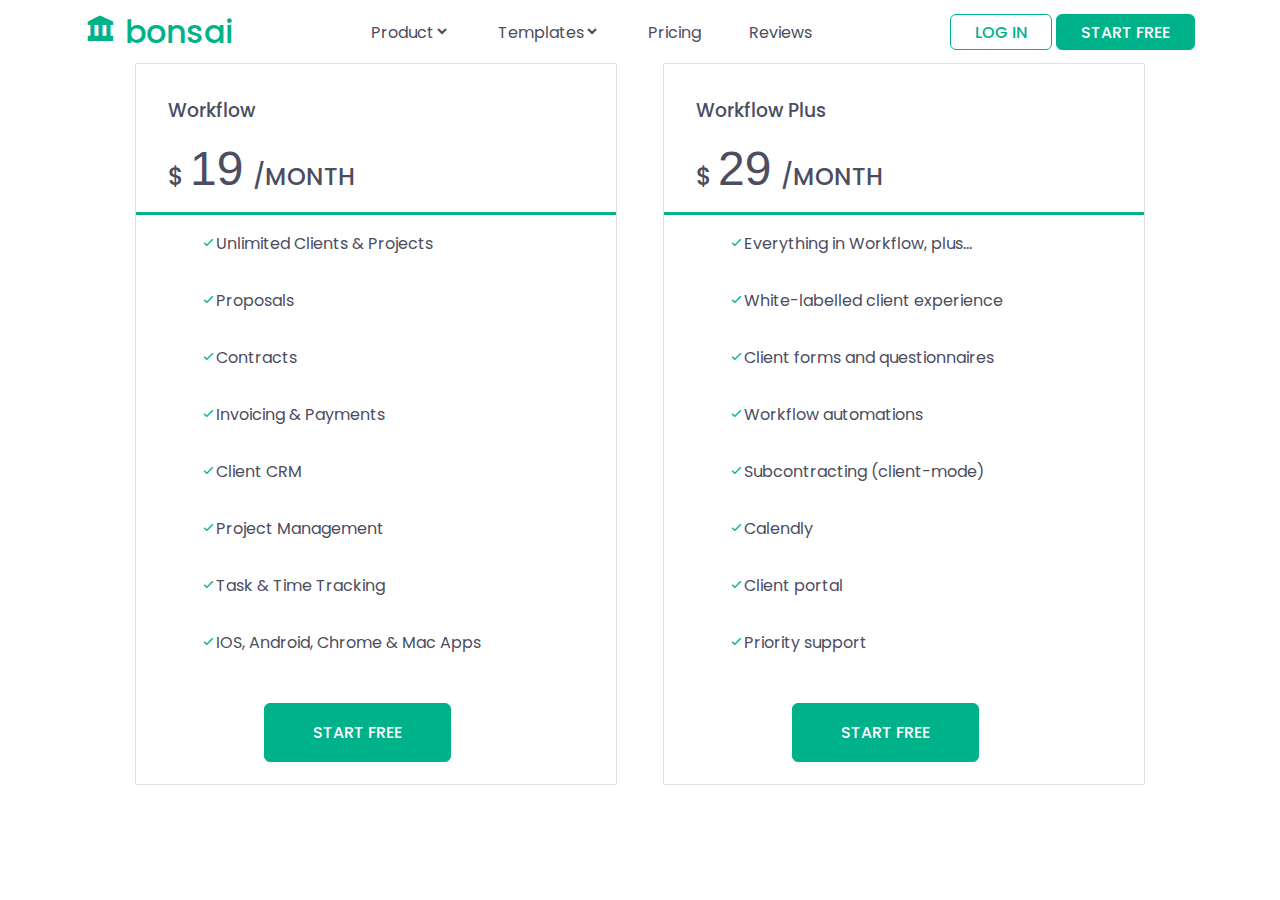
==== First-Level-Pages/Bonsai/index.html @ 522d4d67 "Bonsai pricing card" ====
<!DOCTYPE html>
<html lang="en">
<head>
    <meta charset="UTF-8">
    <meta http-equiv="X-UA-Compatible" content="IE=edge">
    <meta name="viewport" content="width=device-width, initial-scale=1.0">
    <link href='https://unpkg.com/boxicons@2.1.4/css/boxicons.min.css' rel='stylesheet'>
    <link rel="stylesheet" href="style.css">
    <title>Document</title>
</head>
<body>
    <header>
        <nav class="navbar">
            <div class="logo">
                <i class='bx bxs-landmark'></i>
                <span>bonsai</span>
            </div>
            <div class="navbar-middle-div">
                <div class="dropdown">
                    <a href="">Product<i class='bx bxs-chevron-down'></i></a>
                    <div class="dropdown-content">
                        <div>
                            <h3>Something</h3>
                            <a href="">Something</a>
                            <a href="">Something</a>
                            <a href="">Something</a>
                            <a href="">Something</a>
                            <a href="">Something</a>
                        </div>
                        <div>
                            <h3>Something</h3>
                            <a href="">Something</a>
                            <a href="">Something</a>
                            <a href="">Something</a>
                            <a href="">Something</a>
                            <a href="">Something</a>
                        </div>
                        <div>
                            <h3>Something</h3>
                            <a href="">Something</a>
                            <a href="">Something</a>
                            <a href="">Something</a>
                            <a href="">Something</a>
                            <a href="">Something</a>
                        </div>
                        <div>
                            <h3>Something</h3>
                            <a href="">Something</a>
                            <a href="">Something</a>
                            <a href="">Something</a>
                            <a href="">Something</a>
                            <a href="">Something</a>
                        </div>
                    </div>
                </div>
                <div class="dropdown">
                    <a href="">Templates<i class='bx bxs-chevron-down'></i></a>
                    <div class="dropdown-content">
                        <div>
                            <h3>Something</h3>
                            <a href="">Something</a>
                            <a href="">Something</a>
                            <a href="">Something</a>
                            <a href="">Something</a>
                            <a href="">Something</a>
                        </div>
                        <div>
                            <h3>Something</h3>
                            <a href="">Something</a>
                            <a href="">Something</a>
                            <a href="">Something</a>
                            <a href="">Something</a>
                            <a href="">Something</a>
                        </div>
                        <div>
                            <h3>Something</h3>
                            <a href="">Something</a>
                            <a href="">Something</a>
                            <a href="">Something</a>
                            <a href="">Something</a>
                            <a href="">Something</a>
                        </div>
                        <div>
                            <h3>Something</h3>
                            <a href="">Something</a>
                            <a href="">Something</a>
                            <a href="">Something</a>
                            <a href="">Something</a>
                            <a href="">Something</a>
                        </div>
                    </div>
                </div>
                <a href="">Pricing</a>
                <a href="">Reviews</a>
            </div>
            <div>
                <button class="log-in-btn">Log in</button>
                <button class="start-btn">Start free</button>
            </div>
        </nav>
    </header>
    <section class="pricing-card-section">
        <div class="pricing-card-uppersection">
        </div>
        <div class="pricing-card-lowersection">
            <div class="pricing-card">
                <h3>Workflow</h3>
                <h2>$<span>19</span>/MONTH</h2>
                <p><i class='bx bx-check'></i>Unlimited Clients & Projects</p>
                <p><i class='bx bx-check'></i>Proposals</p>
                <p><i class='bx bx-check'></i>Contracts</p>
                <p><i class='bx bx-check'></i>Invoicing & Payments</p>
                <p><i class='bx bx-check'></i>Client CRM</p>
                <p><i class='bx bx-check'></i>Project Management</p>
                <p><i class='bx bx-check'></i>Task & Time Tracking</p>
                <p><i class='bx bx-check'></i>IOS, Android, Chrome & Mac Apps</p>
                <button class="subscribe-btn">Start Free</button>
            </div>
            <div class="pricing-card">
                <h3>Workflow Plus</h3>
                <h2>$<span>29</span>/MONTH</h2>
                <p><i class='bx bx-check'></i>Everything in Workflow, plus...</p>
                <p><i class='bx bx-check'></i>White-labelled client experience</p>
                <p><i class='bx bx-check'></i>Client forms and questionnaires</p>
                <p><i class='bx bx-check'></i>Workflow automations</p>
                <p><i class='bx bx-check'></i>Subcontracting (client-mode)</p>
                <p><i class='bx bx-check'></i>Calendly</p>
                <p><i class='bx bx-check'></i>Client portal</p>
                <p><i class='bx bx-check'></i>Priority support</p>
                <button class="subscribe-btn">Start Free</button>
            </div>
        </div>
    </section>
</body>
</html>
---- First-Level-Pages/Bonsai/style.css ----
@import url('https://fonts.googleapis.com/css2?family=Poppins:wght@100;200;300;400;500;600;700;800;900&display=swap');
*{
    padding: 0;
    margin: 0;
    font-family: 'Poppins', sans-serif;
}
:root{
    --main-color: #00b289;
    --font-color:#4c4d5f;
    --yellow-color:#f8db62;
    --white-color:#fff;
}
.navbar{
    display: flex;
    justify-content: space-around;
    align-items: center;
    padding: 0.5rem 1rem;
}
.navbar-middle-div{
    display: flex;
    gap:3rem;
}
.logo{
    color: var(--main-color);
    font-size: 2rem;
    font-weight: 500;
}
.navbar-middle-div a{
    color:var(--font-color);
    text-decoration: none;
}
button{
    font-size: 1rem;
    padding: 0.3rem 1.5rem;
    border-radius: 6px;
    cursor: pointer;
    text-transform: uppercase;
    font-weight: 500;
}
.log-in-btn{
    background-color: var(--white-color);
    border: 1px solid var(--main-color);
    color:var(--main-color);
}
.log-in-btn:hover{
    background-color: var(--main-color);
    border: 1px solid var(--white-color);
    color:var(--white-color);
    transition: 0.5s;
}
.start-btn{
    background-color: var(--main-color);
    color: var(--white-color);
    border: 1px solid var(--main-color);
}
.dropdown{
    overflow: hidden;
}
.dropdown-content{
    display: none;
    position:absolute;
    top:60px;
    left:0;
    width: 100%;
    background-color: var(--white-color);
    box-shadow: 0px 0px 0px 0px rgba(0,0,0,0.2);
    z-index: 1;
}
.dropdown-content a{
    display: block;
}
.dropdown:hover .dropdown-content {
    display: flex;
    gap: 20rem;
    justify-content: center;
    align-items: center;
    flex-direction: row;

}
.pricing-card-lowersection{
    display: flex;
    justify-content: center;
    align-items: center;
    gap:3rem;
    color: var(--font-color);
    
}
.pricing-card{
    box-shadow: 0px 0px 1px 0px;
    width: 30rem;
    height: 45rem;
}
.pricing-card h3{
    font-weight: 500;
    padding: 2rem 1rem 0rem 2rem;
}
.pricing-card h2{
    padding: 1rem 2rem;
    font-weight: 500;
    font-size: 1.5rem;
    border-bottom: 3px solid var(--main-color);
}
.pricing-card h2 span{
    font-size: 3rem;
    font-family:'Franklin Gothic Medium', 'Arial Narrow', Arial, sans-serif;
    padding: 0 10px 0 7px;
}
.pricing-card p{
    padding: 1rem 4rem;
}
.pricing-card p i{
    color: var(--main-color);
}
.subscribe-btn{
    background-color: var(--main-color);
    color: var(--white-color);
    border: 1px solid var(--main-color);
    padding: 1rem 3rem;
    margin-left: 8rem;
    margin-top: 2rem;
}
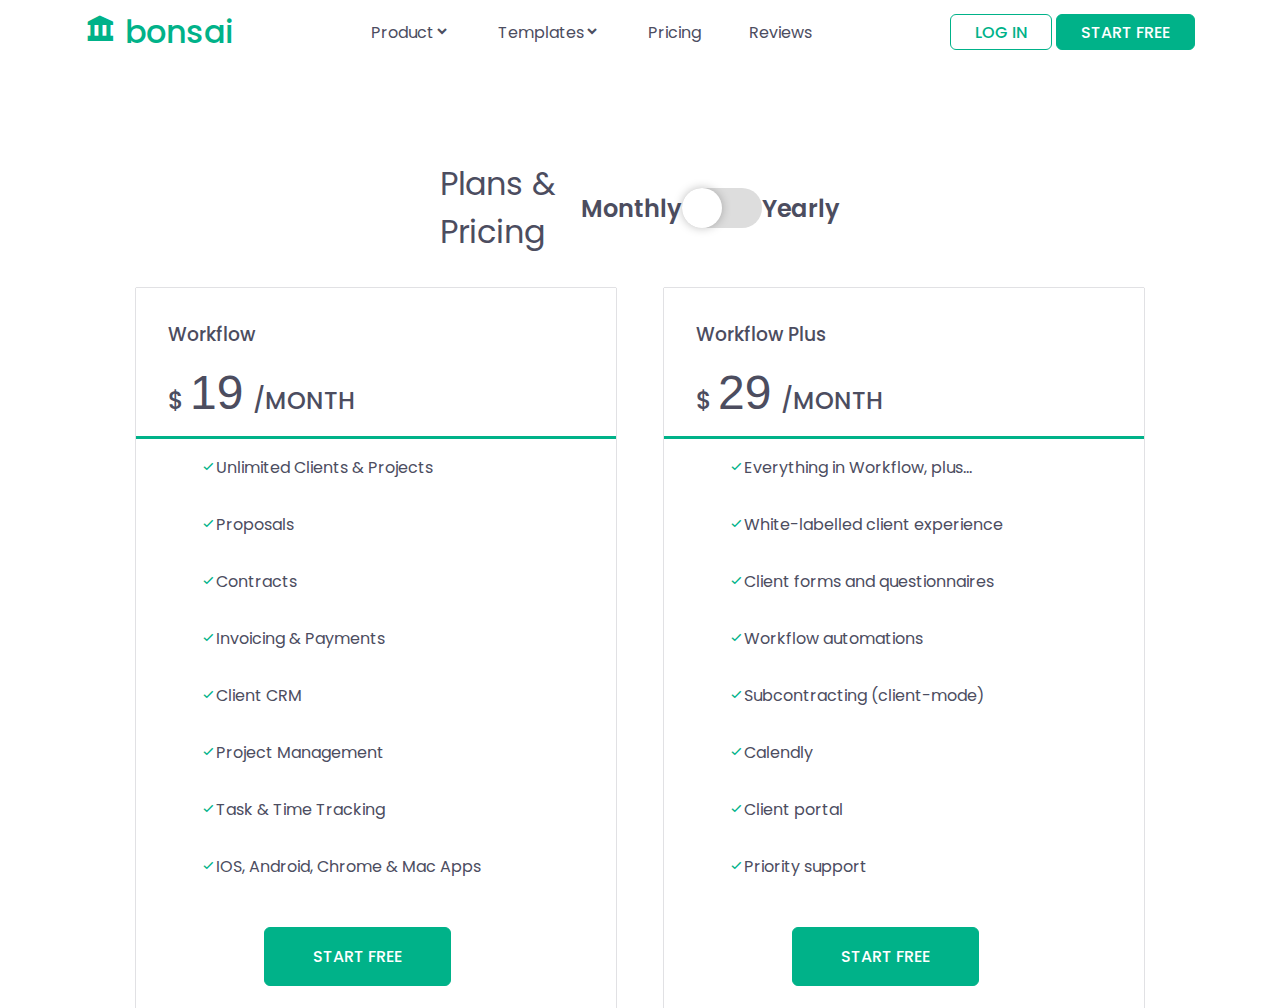
==== commit e36b222a: "uppersection done" ====
--- a/First-Level-Pages/Bonsai/index.html
+++ b/First-Level-Pages/Bonsai/index.html
@@ -101,6 +101,15 @@
     </header>
     <section class="pricing-card-section">
         <div class="pricing-card-uppersection">
+            <h3>Plans & Pricing</h3>
+            <div class="subscription-type">
+                <span>Monthly</span>
+                <label for="myToggle" class="toggle">
+                    <input type="checkbox" id="myToggle" class="toggle-input">
+                    <div class="toggle-fill"></div>
+                </label>
+                <span>Yearly</span>
+            </div>
         </div>
         <div class="pricing-card-lowersection">
             <div class="pricing-card">
@@ -131,5 +140,8 @@
             </div>
         </div>
     </section>
+    <section class="bonus-option-section">
+
+    </section>
 </body>
 </html>--- a/First-Level-Pages/Bonsai/style.css
+++ b/First-Level-Pages/Bonsai/style.css
@@ -77,6 +77,30 @@
     flex-direction: row;
 
 }
+.pricing-card-uppersection{
+    display: flex;
+    justify-content: space-between;
+    margin-left: 27.5rem;
+    margin-right: 27.5rem;
+    margin-bottom: 2rem;
+    margin-top:6rem
+}
+.pricing-card-uppersection h3{
+    color: var(--font-color);
+    font-size: 2rem;
+    font-weight: 400;
+}
+.subscription-type{
+    display: flex;
+    align-items: center;
+    justify-content: space-around;
+    width: 20rem;
+}
+.subscription-type span{
+    color: var(--font-color);
+    font-weight: 600;
+    font-size: 1.5rem;
+}
 .pricing-card-lowersection{
     display: flex;
     justify-content: center;
@@ -118,4 +142,42 @@
     padding: 1rem 3rem;
     margin-left: 8rem;
     margin-top: 2rem;
-}+}
+.toggle{
+    width: 80px;
+    height: 40px;
+    border-radius: 20px;
+    cursor: pointer;
+    display: inline-block;
+}
+.toggle-input{
+    display: none;
+
+}
+.toggle-fill{
+    position: relative;
+    width: 80px;
+    height: 40px;
+    border-radius: 20px;
+    background: #dddddd;
+    transition: background 0.2;
+
+}
+.toggle-input:checked ~ .toggle-fill{
+    background-color: #00b289;
+}
+.toggle-fill::after{
+    content: "";
+    position: absolute;
+    top:0;
+    left:0;
+    height: 40px;
+    width: 40px;
+    background: #ffffff;
+    box-shadow: 0 0 10px rgba(0,0,0,0.25);
+    border-radius: 20px;
+    transition: transform 0.2s;
+}
+.toggle-input:checked ~ .toggle-fill::after{
+    transform: translateX(40px);
+}
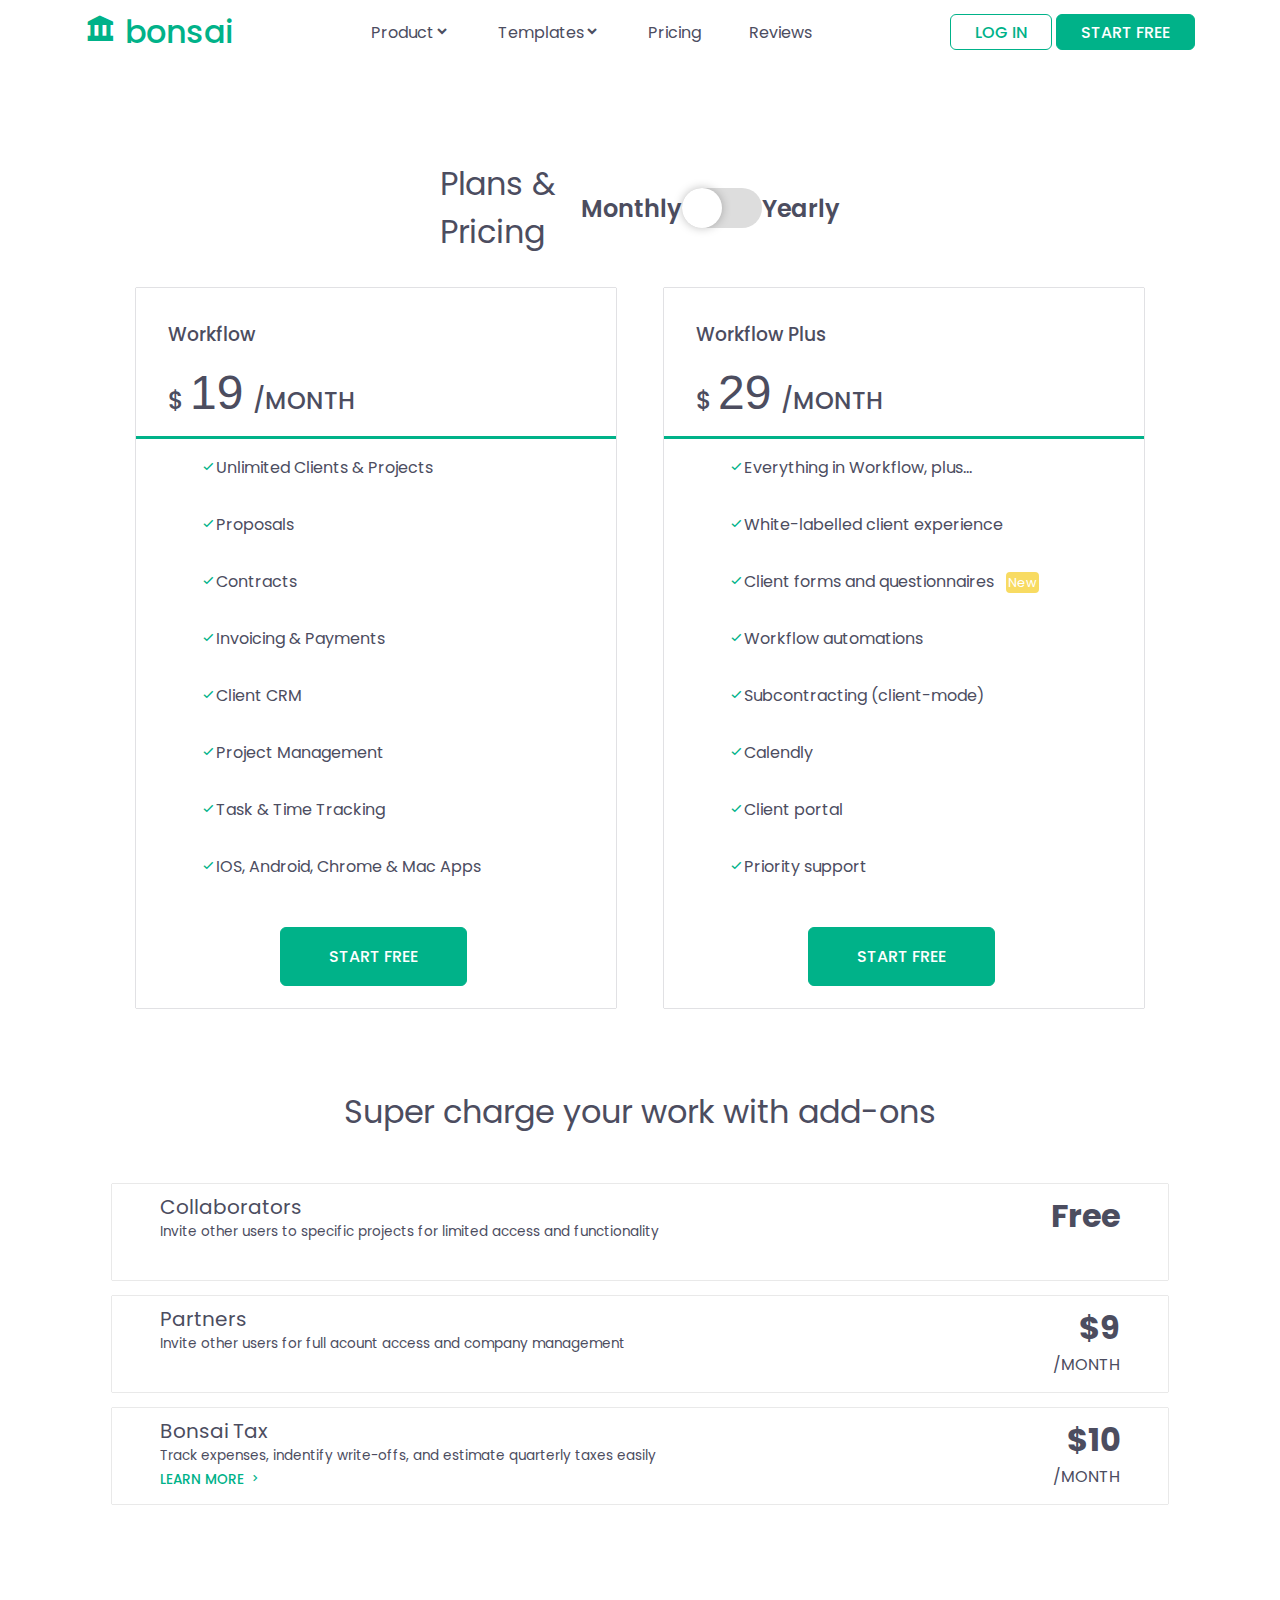
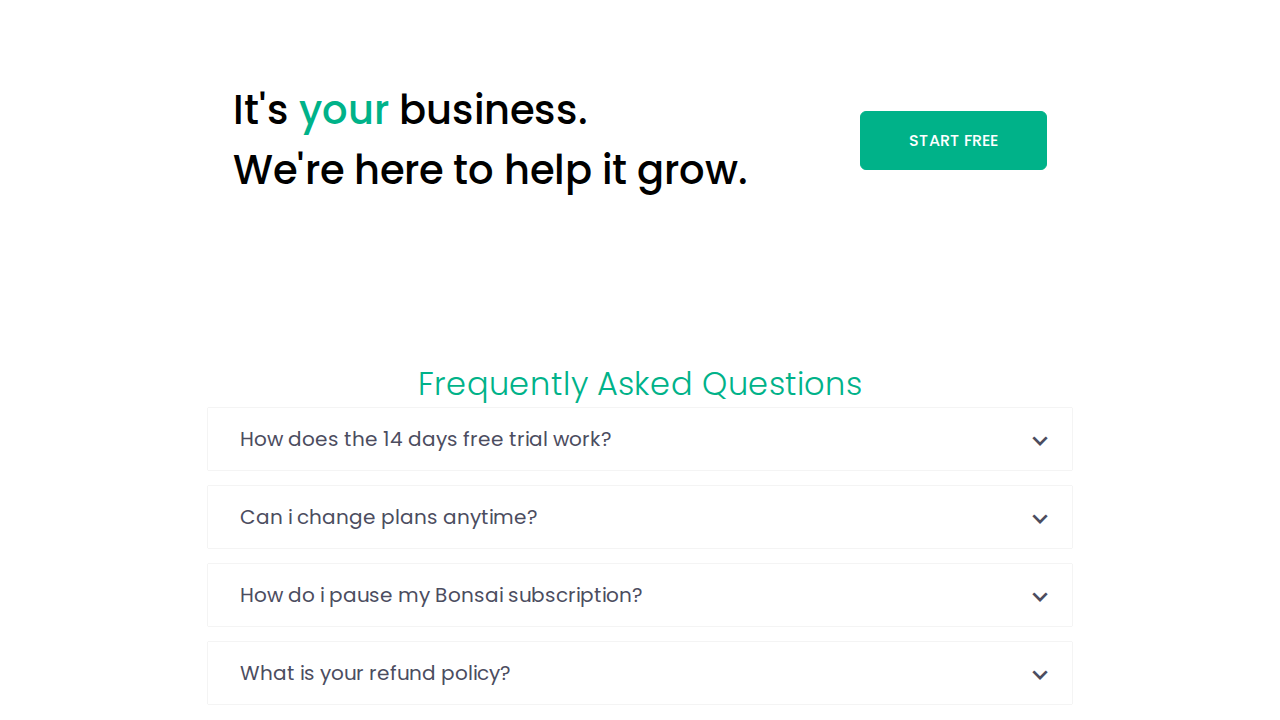
==== commit b56db677: "3 more sections done" ====
--- a/First-Level-Pages/Bonsai/index.html
+++ b/First-Level-Pages/Bonsai/index.html
@@ -130,7 +130,7 @@
                 <h2>$<span>29</span>/MONTH</h2>
                 <p><i class='bx bx-check'></i>Everything in Workflow, plus...</p>
                 <p><i class='bx bx-check'></i>White-labelled client experience</p>
-                <p><i class='bx bx-check'></i>Client forms and questionnaires</p>
+                <p><i class='bx bx-check'></i>Client forms and questionnaires <span class="new">New</span></p>
                 <p><i class='bx bx-check'></i>Workflow automations</p>
                 <p><i class='bx bx-check'></i>Subcontracting (client-mode)</p>
                 <p><i class='bx bx-check'></i>Calendly</p>
@@ -141,7 +141,74 @@
         </div>
     </section>
     <section class="bonus-option-section">
-
+        <h3>Super charge your work with add-ons</h3>
+        <div class="bonus-option-section-options">
+            <div class="bonus-option-section-options-left">
+                <h4>Collaborators</h4>
+                <p>Invite other users to specific projects for limited access and functionality</p>
+            </div>
+            <div class="bonus-option-section-options-right">
+                <h2>Free</h2>
+                <span></span>
+            </div>
+        </div>
+        <div class="bonus-option-section-options">
+            <div class="bonus-option-section-options-left">
+                <h4>Partners</h4>
+                <p>Invite other users for full acount access and company management</p>
+            </div>
+            <div class="bonus-option-section-options-right">
+                <h2>$9</h2>
+                <span>/MONTH</span>
+            </div>
+        </div>
+        <div class="bonus-option-section-options">
+            <div class="bonus-option-section-options-left">
+                <h4>Bonsai Tax</h4>
+                <p>Track expenses, indentify write-offs, and estimate quarterly taxes easily</p>
+                <a href="">LEARN MORE <i class='bx bx-chevron-right' ></i></a>
+            </div>
+            <div class="bonus-option-section-options-right">
+                <h2>$10</h2>
+                <span>/MONTH</span>
+            </div>
+        </div>
+    </section>
+    <section class="subscribe-section">
+    <div>
+        <h1>It's <span>your</span> business.</h1>
+        <h1>We're here to help it grow.</h1>
+    </div>
+    <button class="start-btn">Start Free</button>
+    </section>
+    <section class="FAQ">
+        <h3>Frequently Asked Questions</h3>
+        <div>
+            <div class="dropdown-question">
+                <p>How does the 14 days free trial work?<i class='bx bx-chevron-down' ></i></p>
+                <div class="dropdown-answer">
+                    <h3>Try and find out !</h3>
+                </div>
+            </div>
+            <div class="dropdown-question">
+                <p>Can i change plans anytime? <i class='bx bx-chevron-down' ></i></p>
+                <div class="dropdown-answer">
+                    <h3>Yes ,As long as you give money!</h3>
+                </div>
+            </div>
+            <div class="dropdown-question">
+                <p>How do i pause my Bonsai subscription? <i class='bx bx-chevron-down' ></i></p>
+                <div class="dropdown-answer">
+                    <h3>You don't.</h3>
+                </div>
+            </div>
+            <div class="dropdown-question">
+                <p>What is your refund policy? <i class='bx bx-chevron-down' ></i></p>
+                <div class="dropdown-answer">
+                    <h3>We don't have one.</h3>
+                </div>
+            </div>
+        </div>
     </section>
 </body>
 </html>--- a/First-Level-Pages/Bonsai/style.css
+++ b/First-Level-Pages/Bonsai/style.css
@@ -135,12 +135,20 @@
 .pricing-card p i{
     color: var(--main-color);
 }
+.new{
+    background-color: var(--yellow-color);
+    color: var(--white-color);
+    margin-left: 0.5rem;
+    padding: 0.125rem;
+    font-size: 0.8rem;
+    border-radius: 0.25rem;
+}
 .subscribe-btn{
     background-color: var(--main-color);
     color: var(--white-color);
     border: 1px solid var(--main-color);
     padding: 1rem 3rem;
-    margin-left: 8rem;
+    margin-left: 9rem;
     margin-top: 2rem;
 }
 .toggle{
@@ -181,3 +189,109 @@
 .toggle-input:checked ~ .toggle-fill::after{
     transform: translateX(40px);
 }
+.bonus-option-section{
+    display: flex;
+    justify-content: center;
+    align-items: center;
+    flex-direction: column;
+}
+.bonus-option-section h3{
+    color: var(--font-color);
+    text-align: center;
+    font-size: 2rem;
+    font-weight: 400;
+    margin-top: 5rem;
+    margin-bottom: 3rem;
+}
+.bonus-option-section-options{
+    padding: 0.5rem 3rem;
+    margin-bottom: 1rem;
+    display: flex;
+    justify-content: space-between;
+    width: 60rem;
+    color: var(--font-color);
+    height: 5rem;
+    box-shadow: 0px 0px 1px 0px rgba(0,0,0,0.5);
+    cursor: pointer;
+}
+.bonus-option-section-options:hover{
+    box-shadow: 0px 0px 1px 0px rgba(0,0,0,1)
+}
+.bonus-option-section-options-right h2{
+    text-align: end;
+    font-size: 2rem;
+}
+.bonus-option-section-options-left h4{
+    font-weight: 400;
+    font-size: 1.25rem;
+}
+.bonus-option-section-options-left p {
+    font-family: 200;
+    font-size: 0.85rem;
+}
+.bonus-option-section-options-left a{
+    font-size: 0.85rem;
+    text-decoration: none;
+    color: var(--main-color);
+    font-weight: 500;
+}
+.subscribe-section{
+    margin-top: 10rem;
+    display: flex;
+    align-items: center;
+    justify-content: center;
+    flex-direction: row;
+}
+.subscribe-section div h1{
+font-size: 2.5rem;
+font-weight: 500;
+margin-right: 7rem;
+}
+.subscribe-section div h1 span{
+    color: var(--main-color);
+}
+.subscribe-section button{
+    padding: 1rem 3rem;
+}
+.FAQ{
+    display: flex;
+    justify-content: center;
+    align-items: center;
+    flex-direction: column;
+    margin-top: 10rem;
+}
+.FAQ h3{
+color: var(--main-color);
+font-weight: 300;
+font-size: 2rem;
+text-align: center;
+}
+.FAQ > div > div{
+    padding: 1rem 2rem;
+    margin-bottom: 1rem;
+    position: relative;
+    width: 50rem;
+    box-shadow: 0 0 1px 0 rgba(0,0,0,0.25);
+}
+.FAQ div p {
+    font-size: 1.25rem;
+    cursor: pointer;
+    color: var(--font-color);
+}
+.FAQ div p i{
+    position: absolute;
+    right: 1rem;
+    font-size: 2rem;
+}
+.dropdown-question{
+    overflow: hidden;
+}
+.dropdown-answer{
+    display: none;
+}
+.dropdown-answer h3{
+    font-size: 1rem;
+}
+.dropdown-question:hover .dropdown-answer{
+display: block;
+}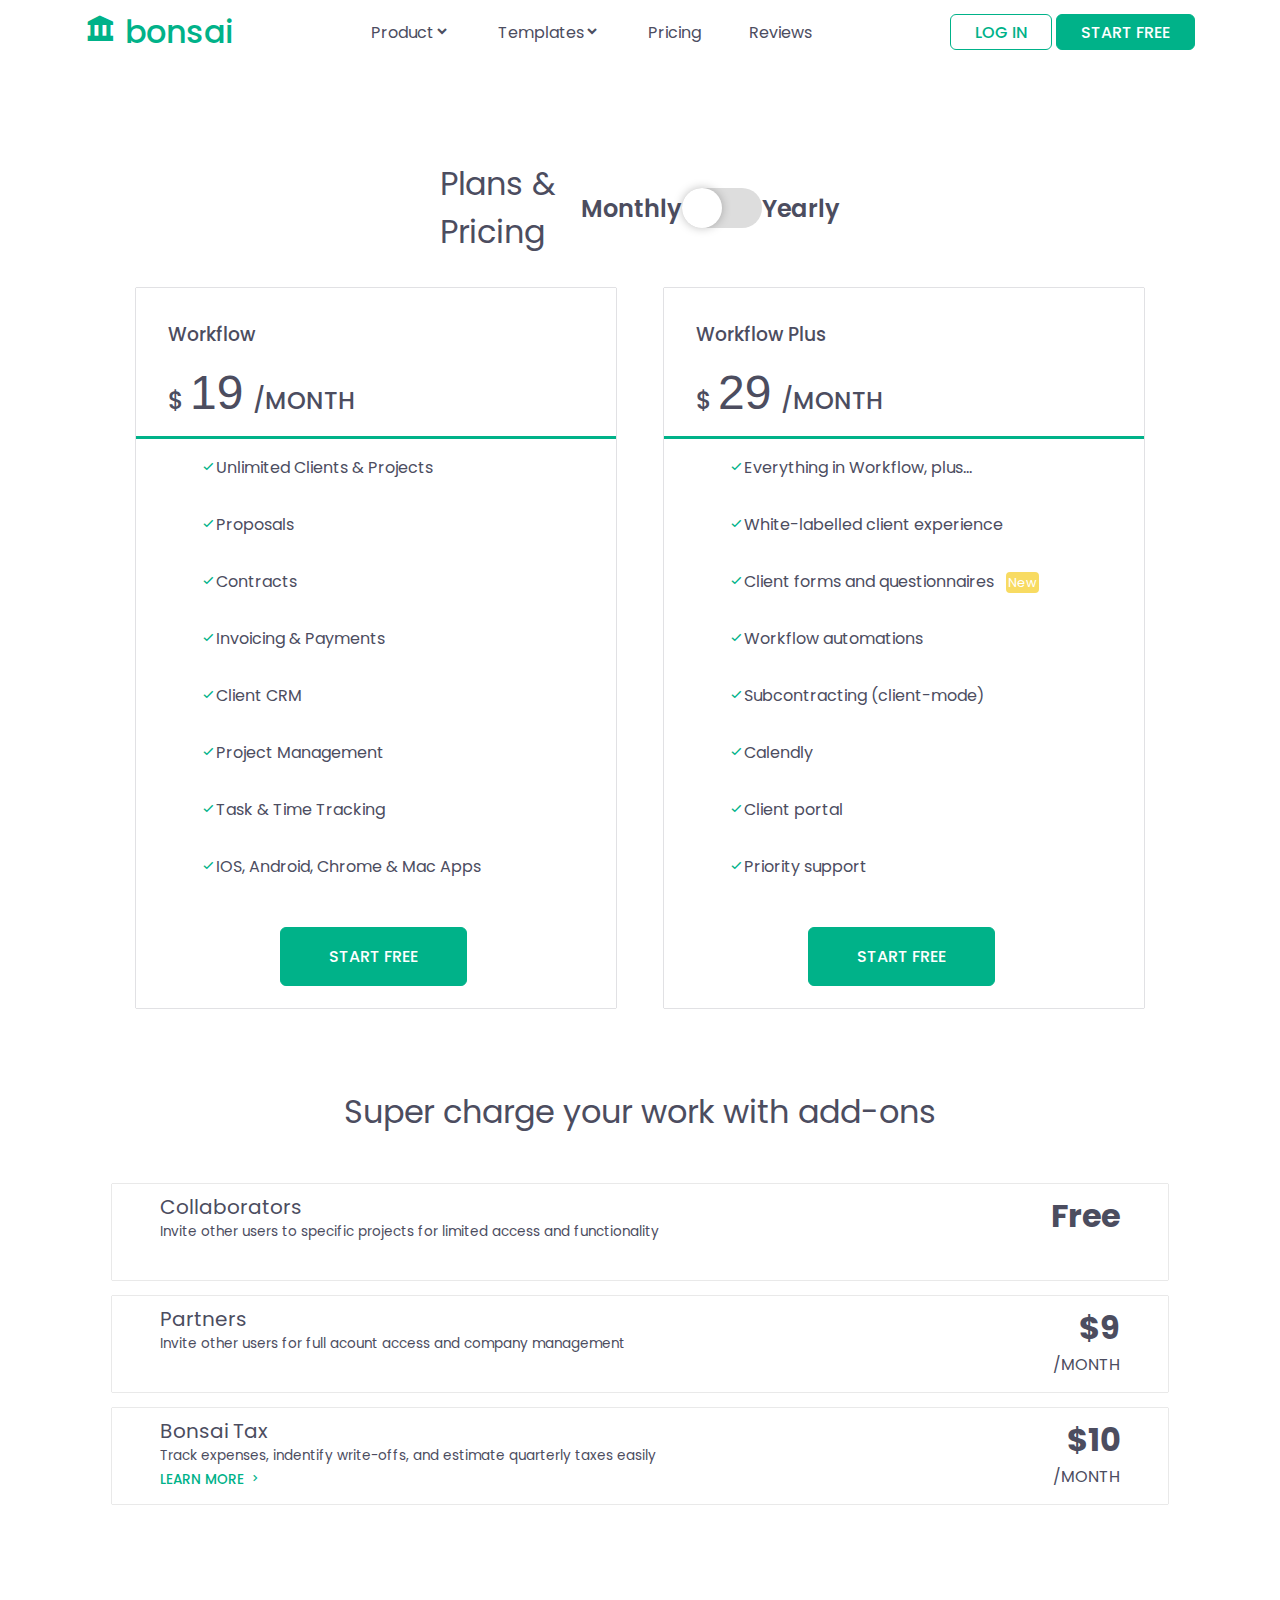
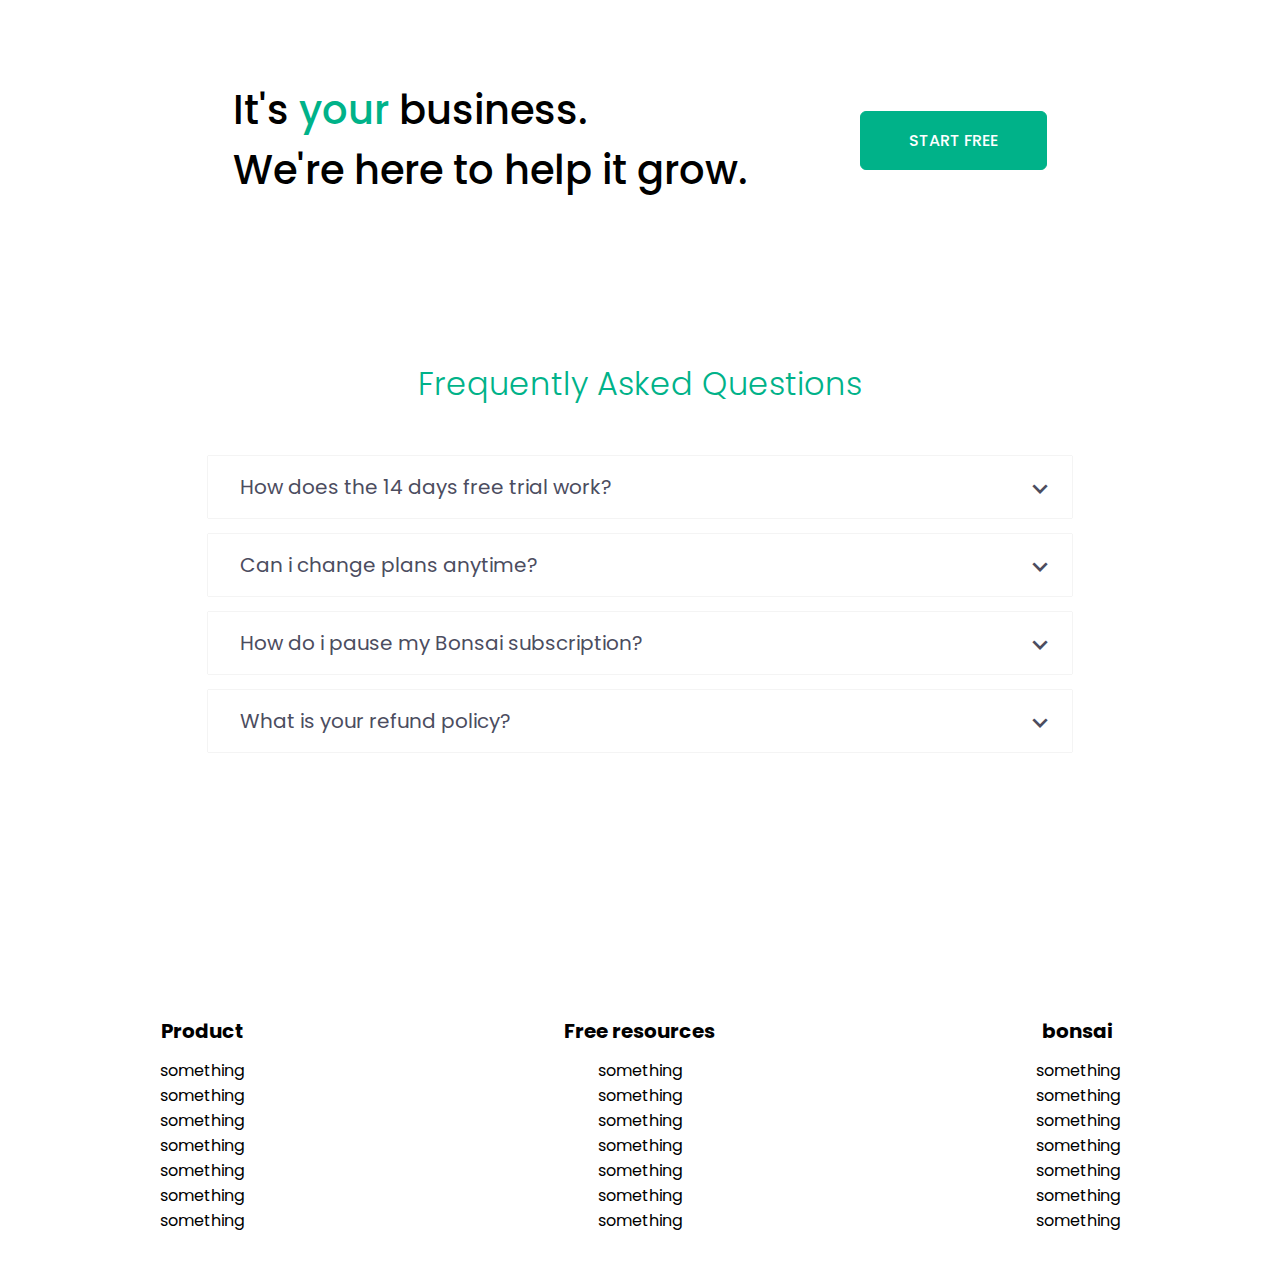
==== commit d8917b9c: "footer" ====
--- a/First-Level-Pages/Bonsai/index.html
+++ b/First-Level-Pages/Bonsai/index.html
@@ -192,7 +192,7 @@
             </div>
             <div class="dropdown-question">
                 <p>Can i change plans anytime? <i class='bx bx-chevron-down' ></i></p>
-                <div class="dropdown-answer">
+                <div class="dropdown-answer ">
                     <h3>Yes ,As long as you give money!</h3>
                 </div>
             </div>
@@ -210,5 +210,37 @@
             </div>
         </div>
     </section>
+    <footer>
+        <div>
+            <h4>Product</h4>
+            <p>something</p>
+            <p>something</p>
+            <p>something</p>
+            <p>something</p>
+            <p>something</p>
+            <p>something</p>
+            <p>something</p>
+        </div>
+        <div>
+            <h4>Free resources</h4>
+            <p>something</p>
+            <p>something</p>
+            <p>something</p>
+            <p>something</p>
+            <p>something</p>
+            <p>something</p>
+            <p>something</p>
+        </div>
+        <div>
+            <h4>bonsai</h4>
+            <p>something</p>
+            <p>something</p>
+            <p>something</p>
+            <p>something</p>
+            <p>something</p>
+            <p>something</p>
+            <p>something</p>
+        </div>
+    </footer>
 </body>
 </html>--- a/First-Level-Pages/Bonsai/style.css
+++ b/First-Level-Pages/Bonsai/style.css
@@ -265,6 +265,10 @@
 font-weight: 300;
 font-size: 2rem;
 text-align: center;
+padding-bottom: 3rem;
+}
+.FAQ > div{
+    height: 35rem;
 }
 .FAQ > div > div{
     padding: 1rem 2rem;
@@ -292,6 +296,25 @@
 .dropdown-answer h3{
     font-size: 1rem;
 }
-.dropdown-question:hover .dropdown-answer{
+.clicked-answer{
 display: block;
+}
+footer{
+    display: flex;
+    justify-content: space-around;
+    align-items: center;
+    margin-bottom: 3rem;
+}
+footer h4{
+    text-align: center;
+    font-size: 1.25rem;
+    margin-bottom: 0.75rem;
+}
+footer p{
+    font-size: 1rem;
+    text-align: center;
+    cursor: pointer;
+}
+footer p:hover{
+    text-decoration: underline;
 }